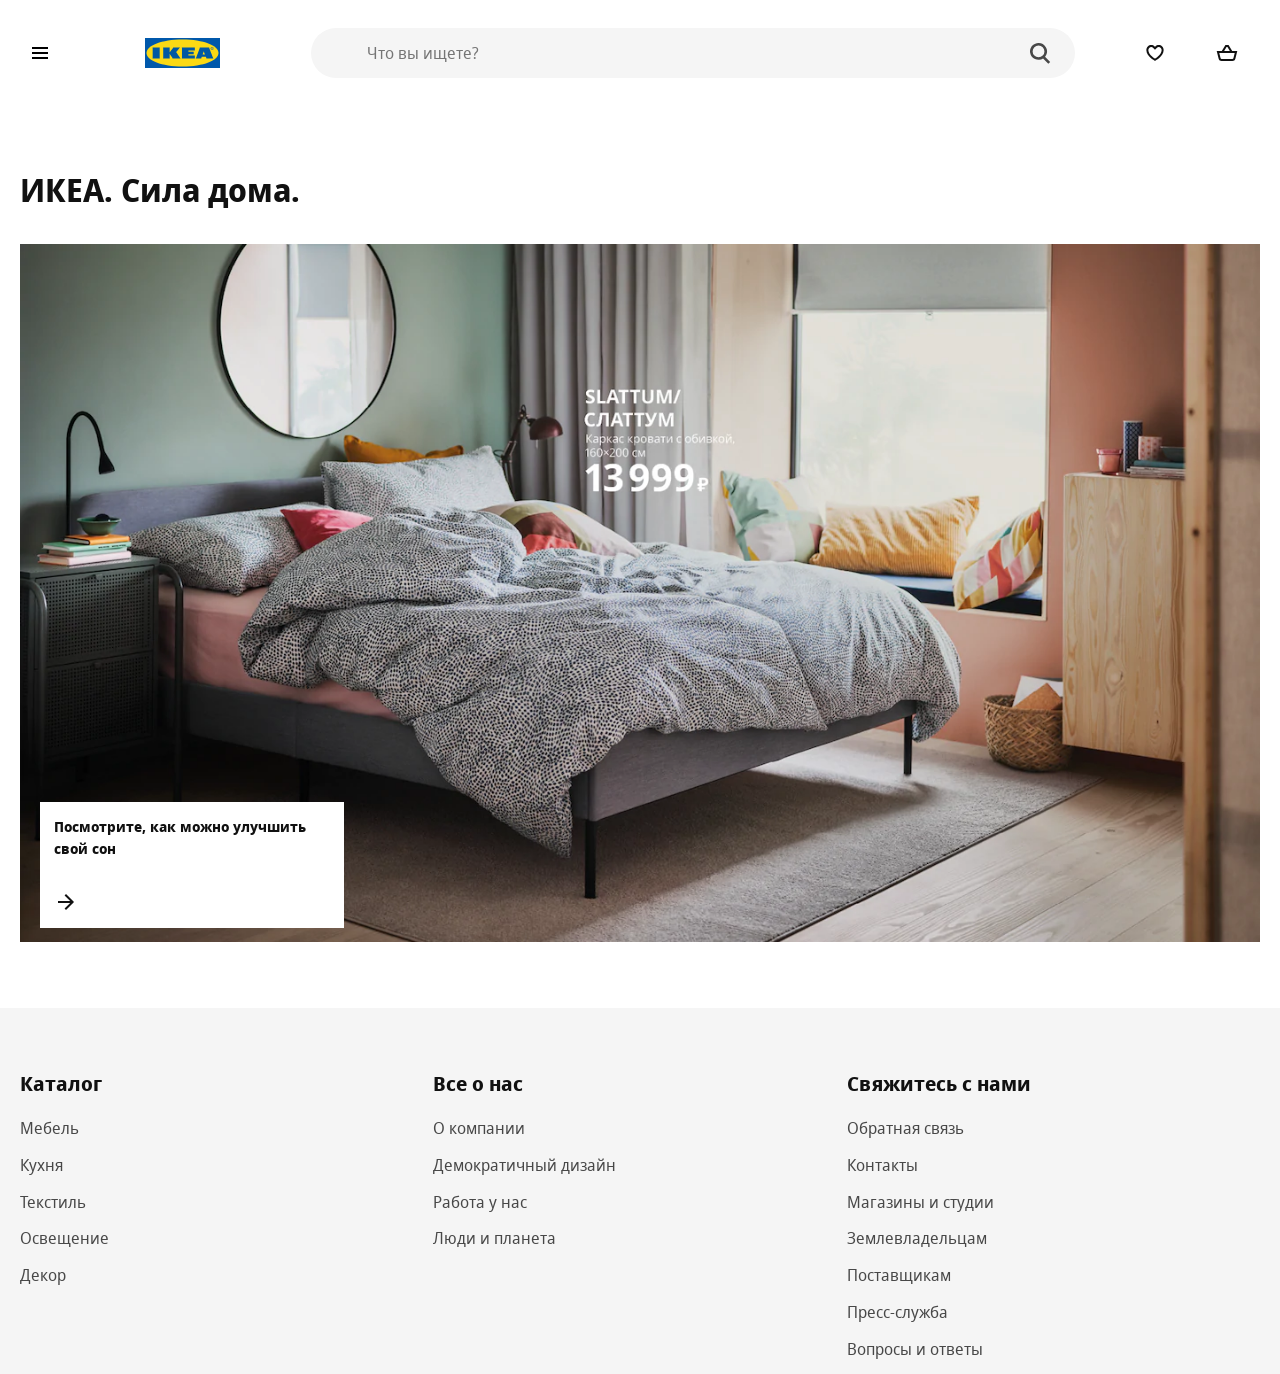
==== index.html @ 98e855df "Upload site" ====
<!DOCTYPE html>
<html lang="en">
<head>
    <meta charset="UTF-8">
    <meta name="viewport"
          content="width=device-width, user-scalable=no, initial-scale=1.0, maximum-scale=1.0, minimum-scale=1.0">
    <meta http-equiv="X-UA-Compatible" content="ie=edge">
    <link rel="apple-touch-icon" sizes="180x180" href="favicon/apple-touch-icon.png">
    <link rel="icon" type="image/png" sizes="32x32" href="favicon/favicon-32x32.png">
    <link rel="icon" type="image/png" sizes="16x16" href="favicon/favicon-16x16.png">
    <link rel="mask-icon" href="favicon/safari-pinned-tab.svg" color="#0058ab">
    <meta name="msapplication-TileColor" content="#0058ab">
    <meta name="theme-color" content="#0058ab">
    <title>ИКЕА - официальный интернет-магазин мебели - IKEA</title>
    <link rel="stylesheet" href="styles/styles.css">

</head>
<body>
<header>
    <div class="container">
        <div class="header">
            <button class="btn btn-burger" aria-label="открыть меню">
                <svg focusable="false" class="svg-icon" width="24" height="24" viewBox="0 0 24 24" fill="none"
                     xmlns="http://www.w3.org/2000/svg">
                    <path fill-rule="evenodd" clip-rule="evenodd"
                          d="M20 8H4V6H20V8ZM20 13H4V11H20V13ZM20 18H4V16H20V18Z"></path>
                </svg>
            </button>
            <a href="index.html" class="logo">
                <img src="image/ikea-logo.svg" alt="Логотип">
            </a>
            <form class="search" method="get" action="goods.html">
                <input type="search" name="s" maxlength="150" class="search-input" spellcheck="false"
                       aria-label="Искать товары, новинки и вдохновение"
                       aria-placeholder="Искать товары, новинки и вдохновение" placeholder="Что вы ищете?"
                       autocapitalize="off" autocomplete="off" autocorrect="off">
                <button type="submit" class="btn search-btn" aria-label="найти"></button>
            </form>
            <a href="goods.html?cat=wishlist" class="btn btn-wishlist">
                <svg focusable="false" class="svg-icon" width="24" height="24" viewBox="0 0 24 24" fill="none"
                     xmlns="http://www.w3.org/2000/svg">
                    <path fill-rule="evenodd" clip-rule="evenodd"
                          d="M12.336 5.52055C14.2336 3.62376 17.3096 3.62401 19.2069 5.52129C20.2067 6.52115 20.6796 7.85005 20.6259 9.15761C20.6151 12.2138 18.4184 14.8654 16.4892 16.6366C15.4926 17.5517 14.5004 18.2923 13.7593 18.8036C13.3879 19.0598 13.0771 19.2601 12.8574 19.3973C12.7475 19.466 12.6601 19.519 12.5992 19.5555C12.5687 19.5737 12.5448 19.5879 12.5279 19.5978L12.5079 19.6094L12.502 19.6129L12.5001 19.614C12.5001 19.614 12.4989 19.6147 11.9999 18.748C11.501 19.6147 11.5005 19.6144 11.5005 19.6144L11.4979 19.6129L11.4919 19.6094L11.472 19.5978C11.4551 19.5879 11.4312 19.5737 11.4007 19.5555C11.3397 19.519 11.2524 19.466 11.1425 19.3973C10.9227 19.2601 10.612 19.0598 10.2405 18.8036C9.49947 18.2923 8.50726 17.5517 7.51063 16.6366C5.58146 14.8654 3.38477 12.2139 3.37399 9.15765C3.32024 7.85008 3.79314 6.52117 4.79301 5.52129C6.69054 3.62376 9.76704 3.62376 11.6646 5.52129L11.9993 5.856L12.3353 5.52129L12.336 5.52055ZM11.9999 18.748L11.5005 19.6144L11.9999 19.9019L12.4989 19.6147L11.9999 18.748ZM11.9999 17.573C12.1727 17.462 12.384 17.3226 12.6236 17.1573C13.3125 16.6821 14.2267 15.9988 15.1366 15.1634C17.0157 13.4381 18.6259 11.2919 18.6259 9.13506V9.11213L18.627 9.08922C18.6626 8.31221 18.3844 7.52727 17.7926 6.9355C16.6762 5.81903 14.866 5.81902 13.7495 6.9355L13.7481 6.93689L11.9965 8.68166L10.2504 6.9355C9.13387 5.81903 7.3237 5.81903 6.20722 6.9355C5.61546 7.52727 5.33724 8.31221 5.3729 9.08922L5.37395 9.11213V9.13507C5.37395 11.2919 6.98418 13.4381 8.86325 15.1634C9.77312 15.9988 10.6874 16.6821 11.3762 17.1573C11.6159 17.3226 11.8271 17.462 11.9999 17.573Z"></path>
                </svg>
            </a>
            <a href="cart.html" class="btn btn-cart">
                <svg focusable="false" class="svg-icon svg-cart" width="24" height="24" viewBox="0 0 24 24" fill="none"
                     xmlns="http://www.w3.org/2000/svg" style="display: block;">
                    <path fill-rule="evenodd" clip-rule="evenodd"
                          d="M10.9994 4H10.4373L10.1451 4.48017L6.78803 9.99716H3.00001H1.71924L2.02987 11.2397L3.65114 17.7248C3.98501 19.0603 5.18497 19.9972 6.56157 19.9972L17.4385 19.9972C18.8151 19.9972 20.015 19.0603 20.3489 17.7248L21.9702 11.2397L22.2808 9.99716H21H17.2113L13.8539 4.48014L13.5618 4H12.9997H12.0004H10.9994ZM14.8701 9.99716L12.4376 6H12.0004H11.5615L9.12921 9.99716H14.8701ZM5.59142 17.2397L4.28079 11.9972H19.7192L18.4086 17.2397C18.2973 17.6849 17.8973 17.9972 17.4385 17.9972L6.56157 17.9972C6.1027 17.9972 5.70272 17.6849 5.59142 17.2397Z"></path>
                </svg>
            </a>
        </div>
    </div>
</header>
<main>
    <div class="container">
        <h1 class="main-header">ИКЕА. Сила дома.</h1>
        <aside class="offer">
            <a href="card.html#idd059">
                <picture>
                    <source srcset="image/b47e07ee97fd5f9bf030d258d462a945.webp" type="image/webp">
                    <img src="image/b47e07ee97fd5f9bf030d258d462a945.jpg" alt="СЛАТТУМ">
                </picture>

            </a>
            <a class="offer-extra" href="goods.html?subcat=Кровати">
                <p>Посмотрите, как можно улучшить свой сон</p>
                <svg focusable="false" viewBox="0 0 24 24" class="offer-arrow" aria-hidden="true">
                    <path fill-rule="evenodd" clip-rule="evenodd"
                          d="M19.2937 12.7074L20.0008 12.0003L19.2938 11.2932L12.0008 3.99927L10.5865 5.41339L16.1727 11.0003H4V13.0003H16.1723L10.5855 18.5868L11.9996 20.0011L19.2937 12.7074Z"></path>
                </svg>
            </a>
        </aside>
    </div>
</main>
<footer>
    <div class="container">
        <div class="footer">
            <div class="footer-catalog">
                <h2 class="footer-header">Каталог</h2>
                <ul>
                    <li class="footer-list"><a href="goods.html?cat=Мебель">Мебель</a></li>
                    <li class="footer-list"><a href="goods.html?cat=Кухня">Кухня</a></li>
                    <li class="footer-list"><a href="goods.html?cat=Текстиль">Текстиль</a></li>
                    <li class="footer-list"><a href="goods.html?cat=Освещение">Освещение</a></li>
                    <li class="footer-list"><a href="goods.html?cat=Декор">Декор</a></li>
                </ul>
            </div>
            <div class="footer-about">
                <h2 class="footer-header">Все о нас</h2>
                <ul>
                    <li class="footer-list"><a href="#">О компании</a></li>
                    <li class="footer-list"><a href="#">Демократичный дизайн</a></li>
                    <li class="footer-list"><a href="#">Работа у нас</a></li>
                    <li class="footer-list"><a href="#">Люди и планета</a></li>
                </ul>
            </div>
            <div class="footer-connection">
                <h2 class="footer-header">Свяжитесь с нами</h2>
                <ul>
                    <li class="footer-list"><a href="#">Обратная связь</a></li>
                    <li class="footer-list"><a href="#">Контакты</a></li>
                    <li class="footer-list"><a href="#">Магазины и студии</a></li>
                    <li class="footer-list"><a href="#">Землевладельцам</a></li>
                    <li class="footer-list"><a href="#">Поставщикам</a></li>
                    <li class="footer-list"><a href="#">Пресс-служба</a></li>
                    <li class="footer-list"><a href="#">Вопросы и ответы</a></li>
                </ul>
            </div>
        </div>
    </div>

</footer>

<div class="catalog">
    <button type="button" class="btn btn-close catalog-btn" id="hnf-menu-close-btn" aria-expanded="true"
            title="Закрыть меню" aria-label="Закрыть меню">
        <svg focusable="false" class="svg-icon" width="24" height="24" viewBox="0 0 24 24" fill="none"
             xmlns="http://www.w3.org/2000/svg">
            <path fill-rule="evenodd" clip-rule="evenodd"
                  d="M12.0002 13.4144L16.9499 18.3642L18.3642 16.9499L13.4144 12.0002L18.3642 7.05044L16.95 5.63623L12.0002 10.586L7.05044 5.63623L5.63623 7.05044L10.586 12.0002L5.63624 16.9499L7.05046 18.3642L12.0002 13.4144Z"></path>
        </svg>
    </button>
    <h2>Каталог</h2>
    <ul class="catalog-list">
        <li class="catalog-list__item active"><a href="goods.html?cat=Мебель">Мебель</a></li>
        <li class="catalog-list__item"><a href="goods.html?cat=Кухня">Кухня</a></li>
        <li class="catalog-list__item"><a href="goods.html?cat=Текстиль">Текстиль</a></li>
        <li class="catalog-list__item"><a href="goods.html?cat=Освещение">Освещение</a></li>
        <li class="catalog-list__item"><a href="goods.html?cat=Декор">Декор</a></li>
    </ul>


</div>

<div class="subcatalog">
    <button type="button" class="btn btn-return catalog-btn" aria-expanded="true" title="Закрыть меню"
            aria-label="Закрыть меню">
        <svg focusable="false" class="svg-icon  hnf-svg-icon" width="24" height="24" viewBox="0 0 24 24" fill="none"
             xmlns="http://www.w3.org/2000/svg">
            <path fill-rule="evenodd" clip-rule="evenodd"
                  d="M4.70613 11.2927L3.99902 11.9997L4.70606 12.7069L11.999 20.0008L13.4133 18.5867L7.82744 13.0001H19.9999V11.0001H7.82729L13.4144 5.41328L12.0002 3.99902L4.70613 11.2927Z"></path>
        </svg>
    </button>
    <h3 class="subcatalog-header"><a href="goods.html?cat=Мебель"></a></h3>
    <ul class="subcatalog-list">
        <li class="subcatalog-list__item"><a href="goods.html?subcat=Диваны">Диваны</a></li>
        <li class="subcatalog-list__item"><a href="goods.html?subcat=Кресла">Кресла</a></li>
        <li class="subcatalog-list__item"><a href="goods.html?subcat=Книжные шкафы">Книжные шкафы</a></li>
        <li class="subcatalog-list__item"><a href="goods.html?subcat=Стеллажи">Стеллажи</a></li>
        <li class="subcatalog-list__item"><a href="goods.html?subcat=Шкаф для ТВ">Шкаф для ТВ</a></li>
        <li class="subcatalog-list__item"><a href="goods.html?subcat=Кровати">Кровати</a></li>
        <li class="subcatalog-list__item"><a href="goods.html?subcat=Комоды">Комоды</a></li>
        <li class="subcatalog-list__item"><a href="goods.html?subcat=Столы">Столы</a></li>
        <li class="subcatalog-list__item"><a href="goods.html?subcat=Письменные столы">Письменные столы</a></li>
        <li class="subcatalog-list__item">
            <a href="goods.html?subcat=Стулья для письменного стола">Стулья для письменного стола</a></li>
    </ul>
</div>

<div class="overlay"></div>


</body>
</html>
---- styles/styles.css ----
/*
* Prefixed by https://autoprefixer.github.io
* PostCSS: v7.0.29,
* Autoprefixer: v9.7.6
* Browsers: last 4 version
*/

@font-face {
	font-family: 'Noto Sans';
	src: local('Noto Sans Display Regular'), local('NotoSansDisplay-Regular'), url('../fonts/Notosansdisplayregular.woff2') format('woff2'), url('../fonts/Notosansdisplayregular.woff') format('woff');
	font-weight: 400;
	font-style: normal;
}

@font-face {
	font-family: 'Noto Sans';
	src: local('Noto Sans Display Italic'), local('NotoSansDisplay-Italic'), url('../fonts/Notosansdisplayitalic.woff2') format('woff2'), url('../fonts/Notosansdisplayitalic.woff') format('woff');
	font-weight: 400;
	font-style: italic;
}

@font-face {
	font-family: 'Noto Sans';
	src: local('Noto Sans Display Bold'), local('NotoSansDisplay-Bold'), url('../fonts/Notosansdisplaybold.woff2') format('woff2'), url('../fonts/Notosansdisplaybold.woff') format('woff');
	font-weight: 700;
	font-style: normal;
}

@font-face {
	font-family: 'Noto Sans';
	src: local('Noto Sans Display Bold Italic'), local('NotoSansDisplay-BoldItalic'), url('../fonts/Notosansdisplaybolditalic.woff2') format('woff2'), url('../fonts/Notosansdisplaybolditalic.woff') format('woff');
	font-weight: 700;
	font-style: italic;
}

html {
	-webkit-box-sizing: border-box;
	box-sizing: border-box;
}

*,
*::before,
*::after {
	-webkit-box-sizing: inherit;
	box-sizing: inherit;
}

body {
	min-width: 320px;
	margin: 0;

	background-color: #fff; /*под проект*/
	font-family: Noto Sans, Arial, sans-serif; /*в "" свой шрифт под проект*/

	font-size: 16px;
	color: #111;
	line-height: 1.5;
	-webkit-font-smoothing: subpixel-antialiased;
}

button, input {
	font: inherit;
}

button {
	cursor: pointer;
}

img {
	max-width: 100%;
	width: 100%;
	height: auto;
}

a {
	text-decoration: none;
	color: inherit;
}

ul {
	list-style: none;
	padding: 0;
	margin: 0;
}

h1, h2, h3, p {
	padding: 0;
	margin: 0;
}

/* container */

.container {
	max-width: 100rem;
	margin: 0 auto;
	padding: 0 1.25rem;
}

.visually-hidden {
	position: absolute !important;
	clip: rect(1px 1px 1px 1px);
	clip: rect(1px, 1px, 1px, 1px);
	padding: 0 !important;
	border: 0 !important;
	height: 1px !important;
	width: 1px !important;
	overflow: hidden;
}

/* при работе с float */

.clearfix::after {
	content: "";
	display: table;
	clear: both;
}

header {
	margin-bottom: 3.75rem;
}

.header {
	display: -ms-grid;
	display: grid;
	grid-gap: 1.25rem;
	-ms-grid-columns: 2fr 1.25rem 2fr 1.25rem 16fr 1.25rem 1fr 1.25rem 1fr;
	grid-template-columns: 2fr 2fr 16fr 1fr 1fr;
	-webkit-box-align: center;
	-ms-flex-align: center;
	align-items: center;
	padding: 1.75rem 0;
}

footer {
	background-color: #f5f5f5;
	margin-top: 3.75rem;
	padding: 3.75rem 0 0 0;
}

.footer {
	display: -ms-grid;
	display: grid;
	-ms-grid-columns: 1fr 1fr 1fr;
	grid-template-columns: 1fr 1fr 1fr;
}

.main-header {
	margin-bottom: 1.875rem
}

.btn {
	background-color: transparent;
	outline: transparent;
	border-radius: 50%;
	width: 40px;
	height: 40px;
	display: -webkit-box;
	display: -ms-flexbox;
	display: flex;
	-webkit-box-align: center;
	-ms-flex-align: center;
	align-items: center;
	-webkit-box-pack: center;
	-ms-flex-pack: center;
	justify-content: center;
	border: 1px solid transparent;
}

.btn:hover {
	background-color: #f5f5f5;
	color: #111;
}

.svg-icon {
	fill: currentColor;
}

.logo {
	text-align: center;
	width: 75px;
	height: 30px;

}

.search {
	position: relative;
	-webkit-box-flex: 1;
	-ms-flex-positive: 1;
	flex-grow: 1;
	height: 50px;
	margin: 0 40px;
}

.search-input {
	-webkit-appearance: none;
	-moz-appearance: none;
	appearance: none;
	background-color: #f5f5f5;
	display: block;
	appearance: none;
	width: 100%;
	height: 100%;
	padding: .5rem 3.5rem;
	margin: 0 auto;
	line-height: 1.5;
	border: 0;
	border-radius: 50em;
	outline: 0;
	-webkit-box-shadow: none;
	box-shadow: none;
	-webkit-transition: background .2s;
	-o-transition: background .2s;
	transition: background .2s;
}

.search-btn {
	position: absolute;
	top: 0.9rem;
	right: 0.9rem;
	background-image: url("data:image/svg+xml;charset=utf-8,%3Csvg width='16' height='17' fill='%23484848' xmlns='http://www.w3.org/2000/svg'%3E%3Cpath fill-rule='evenodd' clip-rule='evenodd' d='M6.5 11a4.5 4.5 0 110-9 4.5 4.5 0 010 9zm4.968-.307a6.5 6.5 0 10-1.514 1.315l3.996 3.996 1.414-1.414-3.896-3.897z'/%3E%3C/svg%3E");
	background-repeat: no-repeat;
	background-size: contain;
	width: 2.5rem;
	height: 1.5rem;
	background-position: center;
}

.offer {
	position: relative;
}

.offer-extra {
	position: absolute;
	padding: .9rem;
	color: #111;
	left: 1.25rem;
	bottom: 1.25rem;
	display: -webkit-box;
	display: -ms-flexbox;
	display: flex;
	background: #fff;
	-webkit-box-orient: vertical;
	-webkit-box-direction: normal;
	-ms-flex-direction: column;
	flex-direction: column;
	-webkit-box-align: start;
	-ms-flex-align: start;
	align-items: flex-start;
	max-width: 19rem;
	min-width: 13rem;
	font-size: .9rem;
	line-height: 1.5;
	font-weight: bold;
	word-break: break-word;
}

.offer-arrow {
	display: inline-block;
	height: 1.5rem;
	width: 1.5rem;
	vertical-align: middle;
	fill: currentColor;
	margin-top: 1.875rem;

}


.footer-header {
	line-height: 2rem;
	font-size: 1.25rem;
	padding: 0 0 1rem 0;

}

.footer-list {
	margin-bottom: .8rem;
}

.footer-list > a {
	color: #484848;
}

.footer-list > a:hover {
	color: #111;
	text-decoration: underline;
}

.catalog {
	position: fixed;
	z-index: 999;
	top: 0;
	left: -100%;
	bottom: 0;
	background-color: #fff;
	overflow-y: auto;
	overflow-x: hidden;
	-webkit-transition: left 0.2s 0s;
	-o-transition: left 0.2s 0s;
	transition: left 0.2s 0s;
	width: 20rem;
	padding: 6rem 4rem 3rem;

}

.catalog.open {
	left: 0;
}

.catalog-btn {
	position: absolute;
	top: 3rem;
	left: 3rem;
}

.catalog-list__item,
.subcatalog-list__item {
	cursor: pointer;
	color: #111;


}

.catalog-list__item a,
.subcatalog-list__item a {
	text-decoration: underline;
	display: block;
}

.catalog-list__item a {
	padding: .5rem 1.5rem .5rem 0;
}

.subcatalog-list__item a {
	padding: .5rem 0;
}

.catalog-list__item:hover a,
.subcatalog-list__item:hover a {
	text-decoration: underline;
}

.catalog-list__item.active {
	background-repeat: no-repeat;
	background-position: right 0 center;
	background-image: url('data:image/svg+xml;utf8,<svg width="24" height="24" viewBox="0 0 24 24" fill="none" xmlns="http://www.w3.org/2000/svg"><path fill-rule="evenodd" clip-rule="evenodd" d="M15.5996 11.9999L9.81456 17.7857L8.40026 16.3716L12.7714 11.9999L8.40026 7.62823L9.81457 6.21411L15.5996 11.9999Z" fill="%23959595"/></svg>');
}

.subcatalog {
	position: fixed;
	z-index: 998;
	top: 0;
	left: -100%;
	bottom: 0;
	background-color: #fff;
	overflow-y: auto;
	overflow-x: hidden;
	-webkit-transition: left, right 0.2s 0s;
	-o-transition: left, right 0.2s 0s;
	transition: left, right 0.2s 0s;
	width: 25rem;
	padding: 6rem 4rem 3rem;
	border-left: 2px solid #ccc;
}

.subcatalog.subopen {
	left: 20rem;
	display: block;
}

.overlay {
	display: block;
	position: fixed;
	z-index: 899;
	top: 0;
	bottom: 0;
	right: 0;
	left: 0;
	background-color: black;
	-webkit-transition: all .2s ease;
	-o-transition: all .2s ease;
	transition: all .2s ease;
	opacity: 0;
	pointer-events: none;
}

.overlay.active {
	opacity: 0.25;
	pointer-events: all;
}


.wrapper {
	position: relative;
	margin-top: 4rem;
}

.wrapper:before {
	content: '';
	width: calc(100% + 2rem);
	display: block;
	position: absolute;
	top: -2rem;
	z-index: 99;
	margin: 0 -1rem;
	border-bottom: 1px solid #dfdfdf;
}

.good {
	display: -ms-grid;
	display: grid;
	-ms-grid-columns: minmax(0, 1fr) 1.25rem minmax(0, 1fr) 1.25rem minmax(0, 1fr) 1.25rem minmax(0, 1fr) 1.25rem minmax(0, 1fr) 1.25rem minmax(0, 1fr) 1.25rem minmax(0, 1fr) 1.25rem minmax(0, 1fr) 1.25rem minmax(0, 1fr) 1.25rem minmax(0, 1fr) 1.25rem minmax(0, 1fr) 1.25rem minmax(0, 1fr);
	grid-template-columns: repeat(12, minmax(0, 1fr));
	grid-column-gap: 1.25rem;
	padding-top: 2rem;
}

.good-images {
	display: -webkit-box;
	display: -ms-flexbox;
	display: flex;
	-ms-flex-wrap: wrap;
	flex-wrap: wrap;
	-ms-grid-column: 1;
	grid-column-start: 1;
	-ms-grid-column-span: 8;
	grid-column-end: 9;
	-ms-flex-pack: distribute;
	justify-content: space-around;


}

.good-image__item {
	width: calc(50% - 1.25rem);
	margin-left: .625rem;
	margin-right: .625rem;
	min-height: 500px;
}


.good-item {
	-ms-grid-column: 9;
	grid-column-start: 9;
	-ms-grid-column-span: 4;
	grid-column-end: 13;
	padding: 0 2.5rem;
}

.good-item__section {
	margin-bottom: 2.5rem;
}

.good-item__new {
	display: none;
}


.good-item__empty {
	display: none;
}

.not-in-stock .good-item__empty {
	display: block;
}

.not-in-stock .btn-good {
	display: none;
}

.good-item__header {
	font-size: 1.375rem;
	line-height: 1.5;
	font-weight: 700;
	text-transform: uppercase;
	margin-bottom: .3rem;
}

.good-item__description {
	line-height: 1.5;
	letter-spacing: 0;
	font-weight: 400;
	color: #484848;
	font-size: .875rem;
}

.good-item__price {
	white-space: nowrap;
	text-align: right;
}

.good-item__section {
	display: -webkit-box;
	display: -ms-flexbox;
	display: flex;
	-webkit-box-pack: justify;
	-ms-flex-pack: justify;
	justify-content: space-between;
}

.good-item__price-value {
	line-height: 1.1875;
	font-size: 1.375rem;
}

.good-item__currency {
	line-height: .9;
	font-size: .6875rem;
	vertical-align: text-top;
}

.not-in-stock .good-item__price-value,
.not-in-stock .good-item__currency {
	display: none;
}

.good-item__buttons {
	display: -webkit-box;
	display: -ms-flexbox;
	display: flex;
	-webkit-box-pack: justify;
	-ms-flex-pack: justify;
	justify-content: space-between;
	-webkit-box-align: center;
	-ms-flex-align: center;
	align-items: center;
	width: 100%;
}

.btn-good {
	margin-right: 1rem;
	-webkit-box-flex: 1;
	-ms-flex-positive: 1;
	flex-grow: 1;
	-ms-flex-negative: 1;
	flex-shrink: 1;
	position: relative;
	background: #0058a3;
	color: #fff;
	border-radius: 52px;
	padding: 0 2rem;
	display: -webkit-box;
	display: -ms-flexbox;
	display: flex;
	height: 3.5rem;
	-webkit-box-align: center;
	-ms-flex-align: center;
	align-items: center;
}

.btn-good-svg {
	margin-right: .5rem;
	vertical-align: top;
	-ms-flex-negative: 0;
	flex-shrink: 0;
	display: inline-block;
	height: 1.5rem;
	width: 1.5rem;
	fill: #fff;
}

.btn-good:hover {
	color: #0058a3;
}

.btn-good:hover .btn-good-svg {
	fill: #0058a3;
}

.btn-good__label {
	text-align: center;
	border: 0;
	font-weight: 700;
	font-size: .875rem;
	line-height: 1.42857;
}

.btn-add-wishlist {
	background: rgba(0, 0, 0, 0);
	color: #111;
	border-radius: 40px;
	padding: 0 .9375rem;
	border: 1px solid #dfdfdf;
	height: 3.5rem;
	width: 3.5rem;
	margin-left: auto;
}

.btn-add-wishlist__svg {
	height: 1.5rem;
	width: 1.5rem;

}

.btn-add-wishlist:hover .btn-add-wishlist__svg {
	fill: red;
}

.btn-add-wishlist.contains-wishlist .btn-add-wishlist__svg {
	fill: red;

}

.btn-add-wishlist:hover.contains-wishlist .btn-add-wishlist__svg {
	fill: black;
}


.goods-list {
	display: -ms-grid;
	display: grid;
	grid-template-columns: repeat(4, 1fr);
}

.goods-list__item {
	margin-bottom: 2rem;
}


.goods-item {
	position: relative;
	display: -webkit-box;
	display: -ms-flexbox;
	display: flex;
	-webkit-box-orient: vertical;
	-webkit-box-direction: normal;
	-ms-flex-direction: column;
	flex-direction: column;
	-webkit-box-pack: justify;
	-ms-flex-pack: justify;
	justify-content: space-between;
	height: 100%;
}

.goods-item__img {
	height: 380px;
	display: table-cell;
	vertical-align: middle
}


.btn-add-card {
	position: absolute;
	opacity: 0;
	-webkit-transition: opacity 0.2s 0s;
	-o-transition: opacity 0.2s 0s;
	transition: opacity 0.2s 0s;
	right: 1rem;
	bottom: 0.5rem;
	background-color: rgb(0, 88, 163);
	border: 1px solid rgb(0, 88, 163);
	background-repeat: no-repeat;
	background-position: center;
	background-image: url("data:image/svg+xml;utf8,<svg width='24' height='24' xmlns='http://www.w3.org/2000/svg' viewBox='0 0 24 24'><path fill-rule='evenodd' clip-rule='evenodd' d='M10.4372 4H10.9993H12.0003H12.9996H13.5616L13.8538 4.48014L17.2112 9.99713H21H22.2806L21.9702 11.2396L21.5303 13H19.4688L19.7194 11.9971H4.28079L5.59143 17.2397C5.70272 17.6848 6.1027 17.9971 6.56157 17.9971H15V19.9971H6.56157C5.18496 19.9971 3.98502 19.0602 3.65114 17.7247L2.02987 11.2397L1.71924 9.99713H3.00002H6.78793L10.145 4.48017L10.4372 4ZM12.4375 6L14.87 9.99713H9.12911L11.5614 6H12.0003H12.4375ZM17.9961 16V14H19.9961V16H21.9961V18H19.9961V20H17.9961V18H15.9961V16H17.9961Z' fill='white' /></svg>");
}

.btn-add-card:hover {
	background-color: rgb(255, 255, 255);
	background-image: url("data:image/svg+xml;utf8,<svg width='24' height='24' xmlns='http://www.w3.org/2000/svg' viewBox='0 0 24 24'><path fill-rule='evenodd' clip-rule='evenodd' d='M10.4372 4H10.9993H12.0003H12.9996H13.5616L13.8538 4.48014L17.2112 9.99713H21H22.2806L21.9702 11.2396L21.5303 13H19.4688L19.7194 11.9971H4.28079L5.59143 17.2397C5.70272 17.6848 6.1027 17.9971 6.56157 17.9971H15V19.9971H6.56157C5.18496 19.9971 3.98502 19.0602 3.65114 17.7247L2.02987 11.2397L1.71924 9.99713H3.00002H6.78793L10.145 4.48017L10.4372 4ZM12.4375 6L14.87 9.99713H9.12911L11.5614 6H12.0003H12.4375ZM17.9961 16V14H19.9961V16H21.9961V18H19.9961V20H17.9961V18H15.9961V16H17.9961Z' fill='rgb(0, 88, 163)' /></svg>");

}

.goods-item:hover .btn-add-card {
	opacity: 1;
}

.goods-item__header {
	margin-top: auto;
	margin-bottom: 1rem;
}

.goods-item__new {
	line-height: 1.42857;
	color: #ca5008;
	font-weight: 700;
	font-size: 0.8rem;
}

.goods-item__link {
	display: block;
	height: 100%;
}

.goods-item__description {
	margin-bottom: 1rem;
	font-size: .875rem;
	line-height: 1.42857;
}

.goods-item__price {
	min-height: calc(40px + 0.5rem);
	padding-bottom: 0.5rem;
	font-weight: 700;
}

.goods-item__price-value {
	font-size: 1.375rem;
}

.goods-item__currency {
	line-height: .9;
	font-size: .6875rem;
	vertical-align: text-top;
}


.breadcrumb__list-item {
	display: inline;
}

.breadcrumb__list-item:after {
	content: "\0203A";
	display: inline;
	margin: 0 .3125rem;
	font-size: 1rem;
	line-height: 1.125;
}

.breadcrumb__list-item:last-child:after {
	content: "";
}

.breadcrumb__link {
	font-size: .75rem;
	line-height: 1.5;
	font-weight: 400;
	vertical-align: middle;
}

.breadcrumb__list-item:last-child .breadcrumb__link {
	color: #484848;
	pointer-events: none;
	cursor: auto;
}

.cart-wrapper {
	max-width: 768px;
}

.cart-header {
	text-align: center;
}

.product {
	display: -ms-grid;
	display: grid;
	-ms-grid-columns: 152px 4fr 6fr;
	grid-template-columns: 152px 4fr 6fr;
	-ms-grid-rows: auto;
	grid-template-rows: auto;
	font-size: .81rem;
	line-height: 1.385;
}

.product > *:nth-child(1) {
	-ms-grid-row: 1;
	-ms-grid-column: 1;
}

.product > *:nth-child(2) {
	-ms-grid-row: 1;
	-ms-grid-column: 2;
}

.product > *:nth-child(3) {
	-ms-grid-row: 1;
	-ms-grid-column: 3;
}

.product__image-container {
	-ms-grid-column: 1;
	grid-column: 1;
	-ms-grid-row: 1;
	-ms-grid-row-span: 2;
	grid-row: 1/3;
	padding-right: 1rem;
}

.product__description {
	-ms-grid-column: 2;
	grid-column: 2;
	-ms-grid-row: 1;
	grid-row: 1;
}

.product__name {
	font-size: 1.2rem;
	margin-bottom: .5rem;
	font-weight: 700;
	text-transform: uppercase;
	word-break: break-word;
}

.product__prices {
	-ms-grid-column: 3;
	grid-column: 3;
	-ms-grid-row: 1;
	grid-row: 1;
	text-align: right;
	padding-top: 0;
}

.product__controls {
	-ms-grid-column: 3;
	grid-column: 3;
	-ms-grid-row: 2;
	grid-row: 2;
	margin-top: .5rem;
	display: -webkit-box;
	display: -ms-flexbox;
	display: flex;
	-webkit-box-pack: end;
	-ms-flex-pack: end;
	justify-content: flex-end;
}

.btn-remove {
	color: #444;
	border-color: #666;
	border-radius: unset;
}

.product__total {
	font-weight: 700;
	font-size: 1.06rem;
	line-height: 1.2;
}

.product-controls__remove {
	width: 12.5%;
}

.product-controls__quantity {
	width: 25%;
	margin-left: .5rem;
}

.cart-header {
	margin-bottom: 3rem;
}

.cart-item {
	margin-bottom: 2rem;
}

.cart-total {
	display: -webkit-box;
	display: -ms-flexbox;
	display: flex;
	-webkit-box-pack: justify;
	-ms-flex-pack: justify;
	justify-content: space-between;
	padding: .35rem 0;
	font-weight: 700;
	font-size: 14px;
	text-align: initial;
	border: dashed #cacaca;
	border-width: 1px 0;
}

.cart-checkout {
	color: #ffffff;
	padding: 12px 62px;
	background-color: #3a6e9f;
	border: none;
	display: block;
	margin: 1rem auto;
}

.cart-form {
	margin: 1rem 0;
	text-align: center;
}

.cart-form label {
	display: block;
	margin: 1rem;
}

select {
	width: 100%;
	max-width: 352px;
	height: 40px;
	margin: 0;
	padding: 0 10px;
	border: 1px solid #666;
	border-radius: 2px;
	background: #fff url(../image/chevron-down-thin-24.1667eab2.svg) no-repeat right 8px center/1.5rem;
	-webkit-appearance: none;
	-moz-appearance: none;
	appearance: none;
	font-size: 1rem;
	line-height: 1.15;
	font-family: inherit;
	text-transform: none;
}

@media (max-width: 1200px) {
	.goods-list {
		grid-template-columns: repeat(3, 1fr);
	}
}

@media (max-width: 768px) {
	.goods-list {
		grid-template-columns: repeat(2, 1fr);
	}

	.header {
		-ms-grid-columns: 1fr 1.25rem 2fr 1.25rem 1fr 1.25rem 1fr;
		grid-template-columns: 1fr 2fr 1fr 1fr;
		-ms-grid-rows: auto 1.25rem auto 1.25rem auto;
		grid-template-areas: "burger logo wishlist cart" "main main . sidebar" "footer footer footer footer";
	}

	.btn-burger {
		grid-area: burger;
	}

	.logo {
		grid-area: logo;
	}

	.btn-wishlist {
		grid-area: wishlist;
	}

	.btn-cart {
		grid-area: cart;
	}

	.search {
		grid-area: search;
		-ms-grid-row: 2;
		grid-row: 2;
		-ms-grid-column-span: 5;
		grid-column-end: 6;
		-ms-grid-column: 1;
		grid-column-start: 1;
		margin: 0;
	}

	.footer {
		-ms-grid-rows: auto;
		grid-template-rows: auto;
		-webkit-box-pack: center;
		-ms-flex-pack: center;
		justify-content: center;
		grid-template-areas: "catalog" "about" "connection";
		-ms-grid-columns: 300px;
		grid-template-columns: 300px

	}

	.footer-catalog {
		grid-area: catalog;
		margin-bottom: 50px;
	}

	.footer-about {
		grid-area: about;
		margin-bottom: 50px;
	}

	.footer-connection {
		grid-area: connection;
		margin-bottom: 50px;
	}

	.catalog {
		width: 50%;
	}

	.subcatalog {
		width: 50%;
		left: auto;
		right: -100%;
	}

	.subcatalog.subopen {
		right: 0;
		left: auto;
	}
}

@media (max-width: 768px) {

	.footer-catalog {
		-ms-grid-row: 1;
		-ms-grid-column: 1

	}

	.footer-about {
		-ms-grid-row: 2;
		-ms-grid-column: 1

	}

	.footer-connection {
		-ms-grid-row: 3;
		-ms-grid-column: 1

	}
}

@media (max-width: 768px) {

	.btn-burger {
		-ms-grid-row: 1;
		-ms-grid-column: 1;
	}

	.logo {
		-ms-grid-row: 1;
		-ms-grid-column: 3;
	}

	.btn-wishlist {
		-ms-grid-row: 1;
		-ms-grid-column: 5;
	}

	.btn-cart {
		-ms-grid-row: 1;
		-ms-grid-column: 7;
	}
}

@media (max-width: 576px) {
	.goods-list {
		-ms-grid-columns: 1fr;
		grid-template-columns: 1fr;
	}

	.catalog {
		width: 100%;
	}

	.subcatalog {
		z-index: 999;
		width: 100%;
	}

	.subcatalog.subopen {
		right: 0;
	}
}
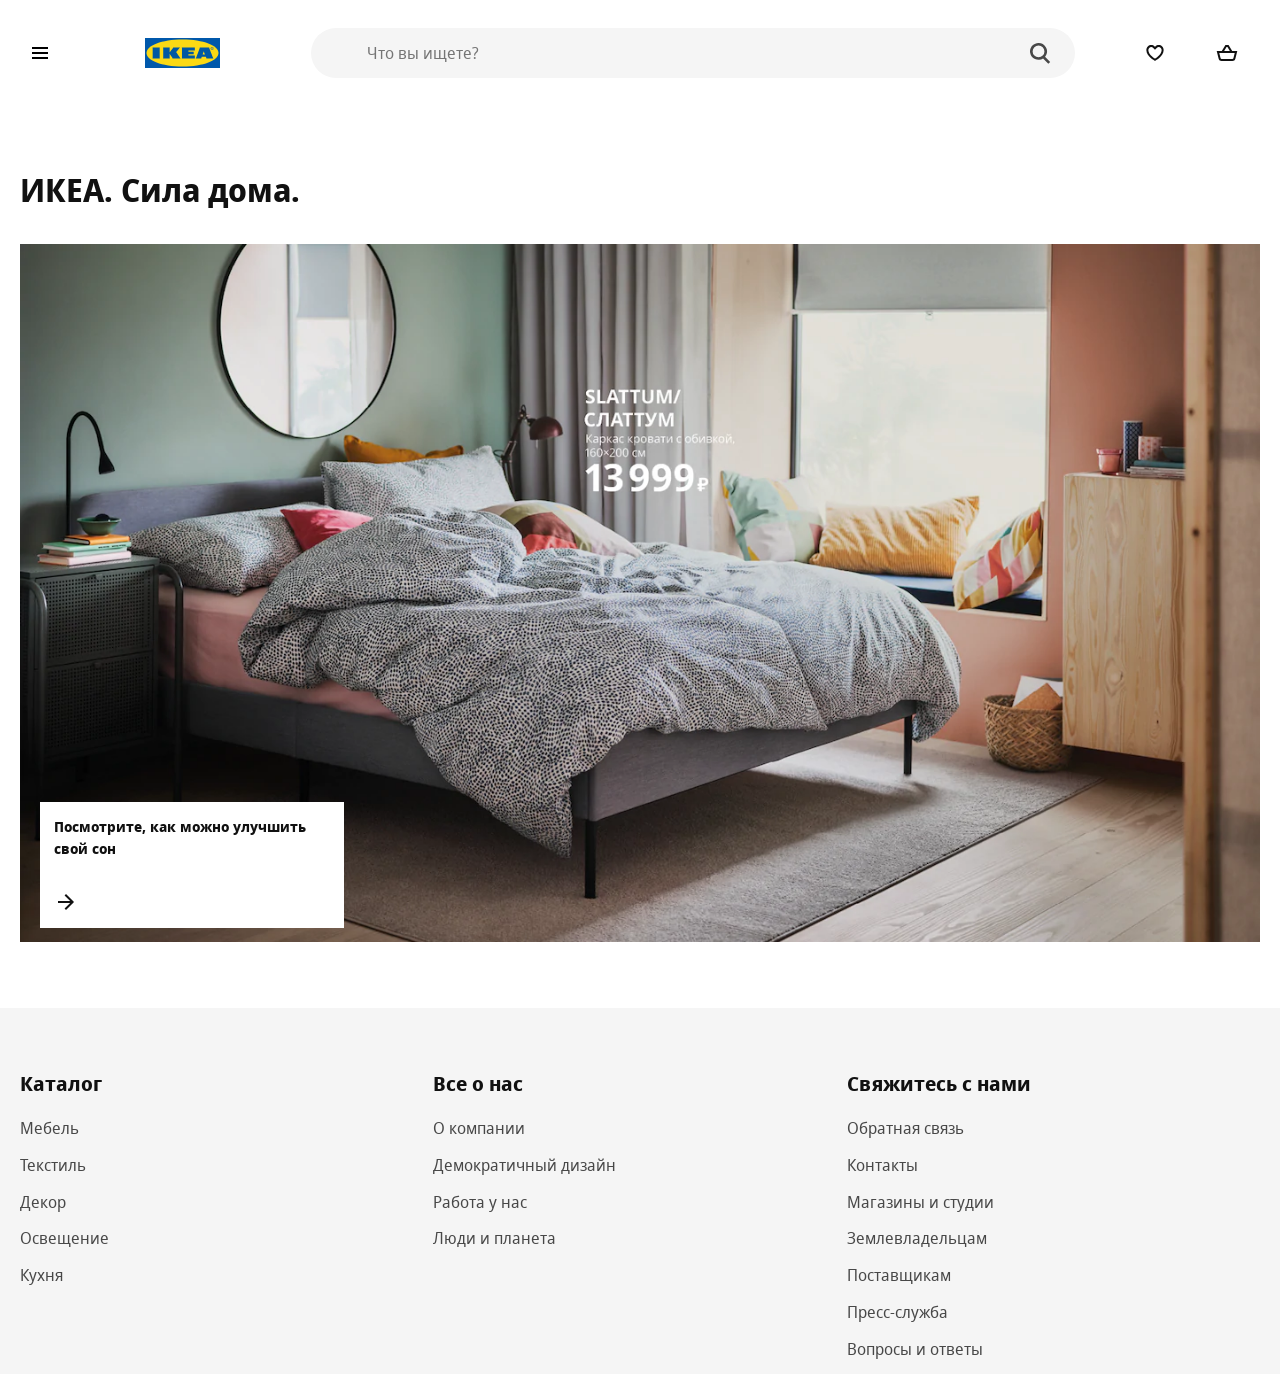
==== commit 21256fbf: "Update 2-day" ====
--- a/index.html
+++ b/index.html
@@ -13,46 +13,10 @@
     <meta name="theme-color" content="#0058ab">
     <title>ИКЕА - официальный интернет-магазин мебели - IKEA</title>
     <link rel="stylesheet" href="styles/styles.css">
-
+    <script src="script/index.js" defer type="module"></script>
 </head>
 <body>
-<header>
-    <div class="container">
-        <div class="header">
-            <button class="btn btn-burger" aria-label="открыть меню">
-                <svg focusable="false" class="svg-icon" width="24" height="24" viewBox="0 0 24 24" fill="none"
-                     xmlns="http://www.w3.org/2000/svg">
-                    <path fill-rule="evenodd" clip-rule="evenodd"
-                          d="M20 8H4V6H20V8ZM20 13H4V11H20V13ZM20 18H4V16H20V18Z"></path>
-                </svg>
-            </button>
-            <a href="index.html" class="logo">
-                <img src="image/ikea-logo.svg" alt="Логотип">
-            </a>
-            <form class="search" method="get" action="goods.html">
-                <input type="search" name="s" maxlength="150" class="search-input" spellcheck="false"
-                       aria-label="Искать товары, новинки и вдохновение"
-                       aria-placeholder="Искать товары, новинки и вдохновение" placeholder="Что вы ищете?"
-                       autocapitalize="off" autocomplete="off" autocorrect="off">
-                <button type="submit" class="btn search-btn" aria-label="найти"></button>
-            </form>
-            <a href="goods.html?cat=wishlist" class="btn btn-wishlist">
-                <svg focusable="false" class="svg-icon" width="24" height="24" viewBox="0 0 24 24" fill="none"
-                     xmlns="http://www.w3.org/2000/svg">
-                    <path fill-rule="evenodd" clip-rule="evenodd"
-                          d="M12.336 5.52055C14.2336 3.62376 17.3096 3.62401 19.2069 5.52129C20.2067 6.52115 20.6796 7.85005 20.6259 9.15761C20.6151 12.2138 18.4184 14.8654 16.4892 16.6366C15.4926 17.5517 14.5004 18.2923 13.7593 18.8036C13.3879 19.0598 13.0771 19.2601 12.8574 19.3973C12.7475 19.466 12.6601 19.519 12.5992 19.5555C12.5687 19.5737 12.5448 19.5879 12.5279 19.5978L12.5079 19.6094L12.502 19.6129L12.5001 19.614C12.5001 19.614 12.4989 19.6147 11.9999 18.748C11.501 19.6147 11.5005 19.6144 11.5005 19.6144L11.4979 19.6129L11.4919 19.6094L11.472 19.5978C11.4551 19.5879 11.4312 19.5737 11.4007 19.5555C11.3397 19.519 11.2524 19.466 11.1425 19.3973C10.9227 19.2601 10.612 19.0598 10.2405 18.8036C9.49947 18.2923 8.50726 17.5517 7.51063 16.6366C5.58146 14.8654 3.38477 12.2139 3.37399 9.15765C3.32024 7.85008 3.79314 6.52117 4.79301 5.52129C6.69054 3.62376 9.76704 3.62376 11.6646 5.52129L11.9993 5.856L12.3353 5.52129L12.336 5.52055ZM11.9999 18.748L11.5005 19.6144L11.9999 19.9019L12.4989 19.6147L11.9999 18.748ZM11.9999 17.573C12.1727 17.462 12.384 17.3226 12.6236 17.1573C13.3125 16.6821 14.2267 15.9988 15.1366 15.1634C17.0157 13.4381 18.6259 11.2919 18.6259 9.13506V9.11213L18.627 9.08922C18.6626 8.31221 18.3844 7.52727 17.7926 6.9355C16.6762 5.81903 14.866 5.81902 13.7495 6.9355L13.7481 6.93689L11.9965 8.68166L10.2504 6.9355C9.13387 5.81903 7.3237 5.81903 6.20722 6.9355C5.61546 7.52727 5.33724 8.31221 5.3729 9.08922L5.37395 9.11213V9.13507C5.37395 11.2919 6.98418 13.4381 8.86325 15.1634C9.77312 15.9988 10.6874 16.6821 11.3762 17.1573C11.6159 17.3226 11.8271 17.462 11.9999 17.573Z"></path>
-                </svg>
-            </a>
-            <a href="cart.html" class="btn btn-cart">
-                <svg focusable="false" class="svg-icon svg-cart" width="24" height="24" viewBox="0 0 24 24" fill="none"
-                     xmlns="http://www.w3.org/2000/svg" style="display: block;">
-                    <path fill-rule="evenodd" clip-rule="evenodd"
-                          d="M10.9994 4H10.4373L10.1451 4.48017L6.78803 9.99716H3.00001H1.71924L2.02987 11.2397L3.65114 17.7248C3.98501 19.0603 5.18497 19.9972 6.56157 19.9972L17.4385 19.9972C18.8151 19.9972 20.015 19.0603 20.3489 17.7248L21.9702 11.2397L22.2808 9.99716H21H17.2113L13.8539 4.48014L13.5618 4H12.9997H12.0004H10.9994ZM14.8701 9.99716L12.4376 6H12.0004H11.5615L9.12921 9.99716H14.8701ZM5.59142 17.2397L4.28079 11.9972H19.7192L18.4086 17.2397C18.2973 17.6849 17.8973 17.9972 17.4385 17.9972L6.56157 17.9972C6.1027 17.9972 5.70272 17.6849 5.59142 17.2397Z"></path>
-                </svg>
-            </a>
-        </div>
-    </div>
-</header>
+
 <main>
     <div class="container">
         <h1 class="main-header">ИКЕА. Сила дома.</h1>
@@ -74,90 +38,6 @@
         </aside>
     </div>
 </main>
-<footer>
-    <div class="container">
-        <div class="footer">
-            <div class="footer-catalog">
-                <h2 class="footer-header">Каталог</h2>
-                <ul>
-                    <li class="footer-list"><a href="goods.html?cat=Мебель">Мебель</a></li>
-                    <li class="footer-list"><a href="goods.html?cat=Кухня">Кухня</a></li>
-                    <li class="footer-list"><a href="goods.html?cat=Текстиль">Текстиль</a></li>
-                    <li class="footer-list"><a href="goods.html?cat=Освещение">Освещение</a></li>
-                    <li class="footer-list"><a href="goods.html?cat=Декор">Декор</a></li>
-                </ul>
-            </div>
-            <div class="footer-about">
-                <h2 class="footer-header">Все о нас</h2>
-                <ul>
-                    <li class="footer-list"><a href="#">О компании</a></li>
-                    <li class="footer-list"><a href="#">Демократичный дизайн</a></li>
-                    <li class="footer-list"><a href="#">Работа у нас</a></li>
-                    <li class="footer-list"><a href="#">Люди и планета</a></li>
-                </ul>
-            </div>
-            <div class="footer-connection">
-                <h2 class="footer-header">Свяжитесь с нами</h2>
-                <ul>
-                    <li class="footer-list"><a href="#">Обратная связь</a></li>
-                    <li class="footer-list"><a href="#">Контакты</a></li>
-                    <li class="footer-list"><a href="#">Магазины и студии</a></li>
-                    <li class="footer-list"><a href="#">Землевладельцам</a></li>
-                    <li class="footer-list"><a href="#">Поставщикам</a></li>
-                    <li class="footer-list"><a href="#">Пресс-служба</a></li>
-                    <li class="footer-list"><a href="#">Вопросы и ответы</a></li>
-                </ul>
-            </div>
-        </div>
-    </div>
-
-</footer>
-
-<div class="catalog">
-    <button type="button" class="btn btn-close catalog-btn" id="hnf-menu-close-btn" aria-expanded="true"
-            title="Закрыть меню" aria-label="Закрыть меню">
-        <svg focusable="false" class="svg-icon" width="24" height="24" viewBox="0 0 24 24" fill="none"
-             xmlns="http://www.w3.org/2000/svg">
-            <path fill-rule="evenodd" clip-rule="evenodd"
-                  d="M12.0002 13.4144L16.9499 18.3642L18.3642 16.9499L13.4144 12.0002L18.3642 7.05044L16.95 5.63623L12.0002 10.586L7.05044 5.63623L5.63623 7.05044L10.586 12.0002L5.63624 16.9499L7.05046 18.3642L12.0002 13.4144Z"></path>
-        </svg>
-    </button>
-    <h2>Каталог</h2>
-    <ul class="catalog-list">
-        <li class="catalog-list__item active"><a href="goods.html?cat=Мебель">Мебель</a></li>
-        <li class="catalog-list__item"><a href="goods.html?cat=Кухня">Кухня</a></li>
-        <li class="catalog-list__item"><a href="goods.html?cat=Текстиль">Текстиль</a></li>
-        <li class="catalog-list__item"><a href="goods.html?cat=Освещение">Освещение</a></li>
-        <li class="catalog-list__item"><a href="goods.html?cat=Декор">Декор</a></li>
-    </ul>
-
-
-</div>
-
-<div class="subcatalog">
-    <button type="button" class="btn btn-return catalog-btn" aria-expanded="true" title="Закрыть меню"
-            aria-label="Закрыть меню">
-        <svg focusable="false" class="svg-icon  hnf-svg-icon" width="24" height="24" viewBox="0 0 24 24" fill="none"
-             xmlns="http://www.w3.org/2000/svg">
-            <path fill-rule="evenodd" clip-rule="evenodd"
-                  d="M4.70613 11.2927L3.99902 11.9997L4.70606 12.7069L11.999 20.0008L13.4133 18.5867L7.82744 13.0001H19.9999V11.0001H7.82729L13.4144 5.41328L12.0002 3.99902L4.70613 11.2927Z"></path>
-        </svg>
-    </button>
-    <h3 class="subcatalog-header"><a href="goods.html?cat=Мебель"></a></h3>
-    <ul class="subcatalog-list">
-        <li class="subcatalog-list__item"><a href="goods.html?subcat=Диваны">Диваны</a></li>
-        <li class="subcatalog-list__item"><a href="goods.html?subcat=Кресла">Кресла</a></li>
-        <li class="subcatalog-list__item"><a href="goods.html?subcat=Книжные шкафы">Книжные шкафы</a></li>
-        <li class="subcatalog-list__item"><a href="goods.html?subcat=Стеллажи">Стеллажи</a></li>
-        <li class="subcatalog-list__item"><a href="goods.html?subcat=Шкаф для ТВ">Шкаф для ТВ</a></li>
-        <li class="subcatalog-list__item"><a href="goods.html?subcat=Кровати">Кровати</a></li>
-        <li class="subcatalog-list__item"><a href="goods.html?subcat=Комоды">Комоды</a></li>
-        <li class="subcatalog-list__item"><a href="goods.html?subcat=Столы">Столы</a></li>
-        <li class="subcatalog-list__item"><a href="goods.html?subcat=Письменные столы">Письменные столы</a></li>
-        <li class="subcatalog-list__item">
-            <a href="goods.html?subcat=Стулья для письменного стола">Стулья для письменного стола</a></li>
-    </ul>
-</div>
 
 <div class="overlay"></div>
 
